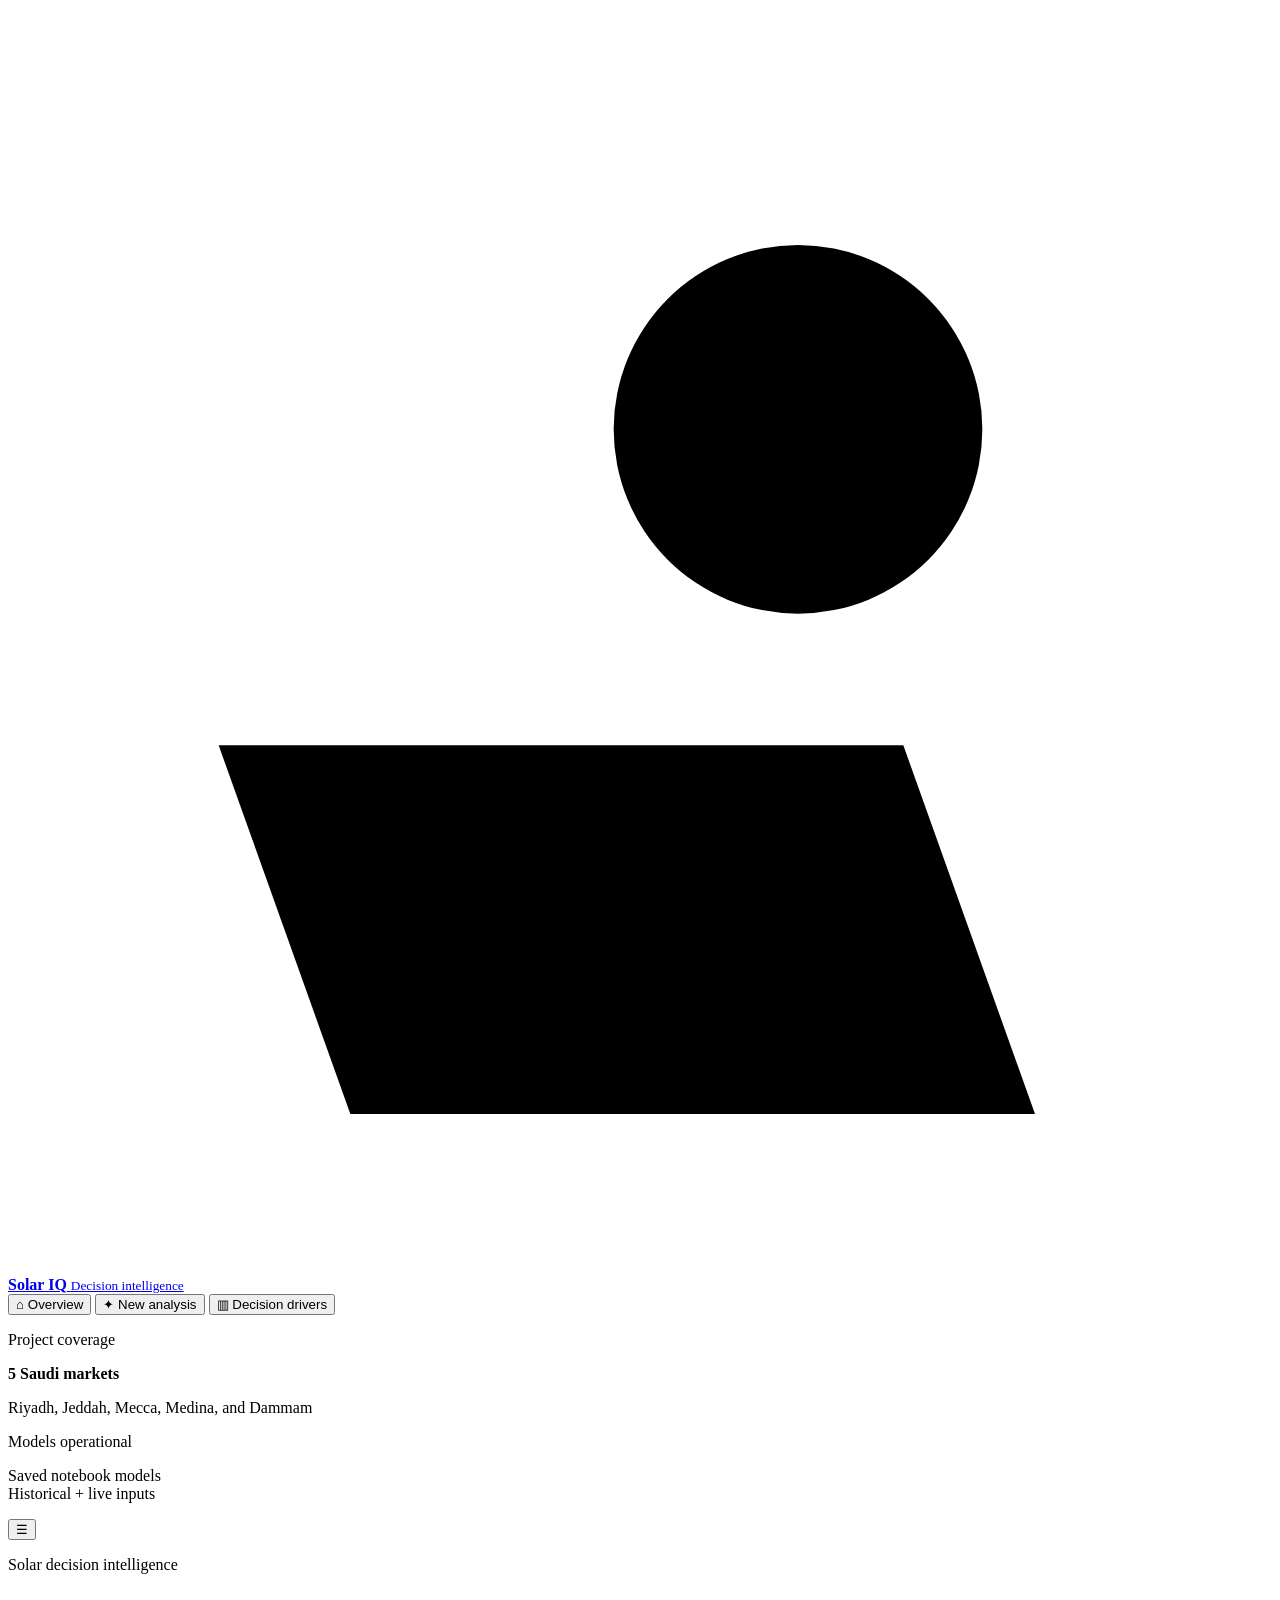
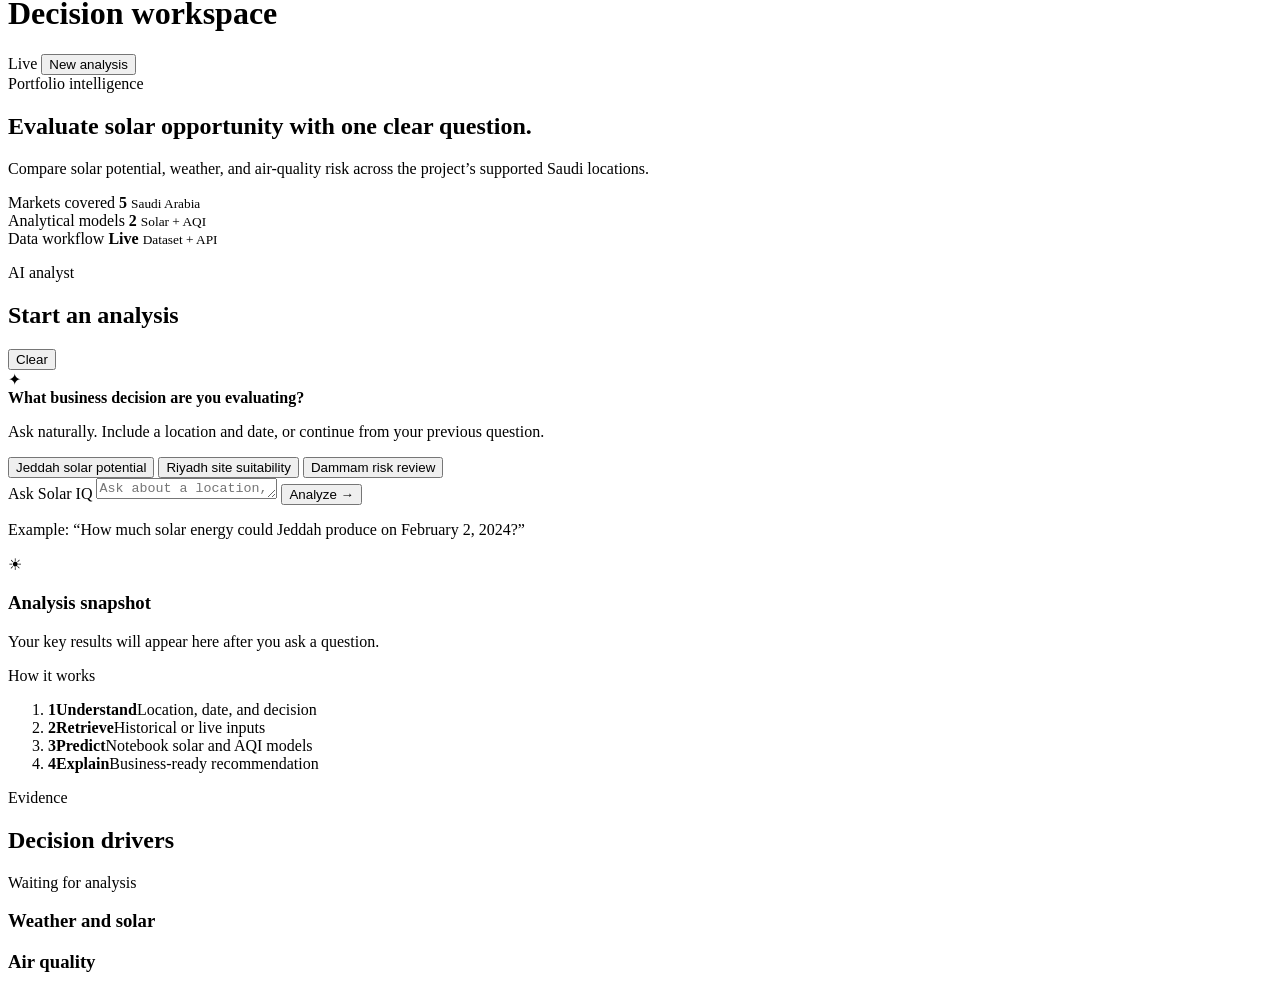
==== web_app/static/index.html @ ab31f73a "Deploy HTML RAG dashboard" ====
<!doctype html>
<html lang="en">
  <head>
    <meta charset="utf-8" />
    <meta name="viewport" content="width=device-width, initial-scale=1" />
    <meta
      name="description"
      content="Solar IQ business dashboard for solar generation, weather, air quality, and site suitability."
    />
    <title>Solar IQ | Decision workspace</title>
    <link rel="stylesheet" href="/styles.css" />
  </head>
  <body>
    <div class="app-shell">
      <aside class="sidebar">
        <a class="brand" href="/" aria-label="Solar IQ home">
          <span class="brand-mark" aria-hidden="true">
            <svg viewBox="0 0 48 48" role="img">
              <circle cx="30" cy="16" r="7"></circle>
              <path d="M8 28h26l5 14H13L8 28Z"></path>
              <path d="M14 28l3 14M24 28v14M34 28l-3 14M10 35h27"></path>
            </svg>
          </span>
          <span>
            <strong>Solar IQ</strong>
            <small>Decision intelligence</small>
          </span>
        </a>

        <nav class="nav-list" aria-label="Primary navigation">
          <button class="nav-item active" data-target="overview">
            <span aria-hidden="true">⌂</span> Overview
          </button>
          <button class="nav-item" data-target="analysis">
            <span aria-hidden="true">✦</span> New analysis
          </button>
          <button class="nav-item" data-target="drivers">
            <span aria-hidden="true">▥</span> Decision drivers
          </button>
        </nav>

        <div class="market-panel">
          <p class="eyebrow">Project coverage</p>
          <strong>5 Saudi markets</strong>
          <p>Riyadh, Jeddah, Mecca, Medina, and Dammam</p>
          <div class="status"><i></i> Models operational</div>
        </div>

        <p class="sidebar-foot">
          Saved notebook models<br />
          Historical + live inputs
        </p>
      </aside>

      <main class="workspace">
        <header class="topbar">
          <button class="menu-button" type="button" aria-label="Open navigation">☰</button>
          <div>
            <p class="eyebrow">Solar decision intelligence</p>
            <h1>Decision workspace</h1>
          </div>
          <div class="top-actions">
            <span class="live-pill"><i></i> Live</span>
            <button class="new-analysis" type="button">New analysis</button>
          </div>
        </header>

        <section class="intro panel" id="overview">
          <div>
            <span class="section-kicker">Portfolio intelligence</span>
            <h2>Evaluate solar opportunity with one clear question.</h2>
            <p>
              Compare solar potential, weather, and air-quality risk across the
              project’s supported Saudi locations.
            </p>
          </div>
          <div class="coverage-grid" aria-label="Project overview">
            <article>
              <span>Markets covered</span>
              <strong>5</strong>
              <small>Saudi Arabia</small>
            </article>
            <article>
              <span>Analytical models</span>
              <strong>2</strong>
              <small>Solar + AQI</small>
            </article>
            <article>
              <span>Data workflow</span>
              <strong>Live</strong>
              <small>Dataset + API</small>
            </article>
          </div>
        </section>

        <section class="analysis-layout" id="analysis">
          <div class="conversation panel">
            <div class="panel-heading">
              <div>
                <p class="eyebrow">AI analyst</p>
                <h2>Start an analysis</h2>
              </div>
              <button class="clear-button" type="button">Clear</button>
            </div>

            <div class="conversation-feed" aria-live="polite">
              <div class="welcome-message" id="welcomeMessage">
                <span class="assistant-avatar" aria-hidden="true">✦</span>
                <div>
                  <strong>What business decision are you evaluating?</strong>
                  <p>
                    Ask naturally. Include a location and date, or continue from
                    your previous question.
                  </p>
                </div>
              </div>
              <div id="messages"></div>
            </div>

            <div class="suggestions" aria-label="Suggested questions">
              <button type="button" data-question="Compare the solar potential in Jeddah on February 2, 2024.">
                Jeddah solar potential
              </button>
              <button type="button" data-question="Was Riyadh suitable for solar generation on 15 June 2024?">
                Riyadh site suitability
              </button>
              <button type="button" data-question="Review the weather and air quality in Dammam on 10 March 2024.">
                Dammam risk review
              </button>
            </div>

            <form class="composer" id="questionForm">
              <label class="sr-only" for="questionInput">Ask Solar IQ</label>
              <textarea
                id="questionInput"
                rows="1"
                placeholder="Ask about a location, date, solar potential, weather, or air quality…"
                required
              ></textarea>
              <button type="submit" aria-label="Run analysis">
                <span>Analyze</span>
                <b aria-hidden="true">→</b>
              </button>
            </form>
            <p class="composer-help">
              Example: “How much solar energy could Jeddah produce on February 2, 2024?”
            </p>
          </div>

          <aside class="insight-rail">
            <section class="panel snapshot" id="snapshot">
              <div class="empty-state">
                <span class="empty-icon" aria-hidden="true">☀</span>
                <h3>Analysis snapshot</h3>
                <p>Your key results will appear here after you ask a question.</p>
              </div>
            </section>

            <section class="panel workflow">
              <p class="eyebrow">How it works</p>
              <ol>
                <li><b>1</b><span><strong>Understand</strong>Location, date, and decision</span></li>
                <li><b>2</b><span><strong>Retrieve</strong>Historical or live inputs</span></li>
                <li><b>3</b><span><strong>Predict</strong>Notebook solar and AQI models</span></li>
                <li><b>4</b><span><strong>Explain</strong>Business-ready recommendation</span></li>
              </ol>
            </section>
          </aside>
        </section>

        <section class="drivers panel hidden" id="drivers">
          <div class="panel-heading">
            <div>
              <p class="eyebrow">Evidence</p>
              <h2>Decision drivers</h2>
            </div>
            <span id="sourceBadge" class="source-badge">Waiting for analysis</span>
          </div>
          <div class="driver-columns">
            <div>
              <h3>Weather and solar</h3>
              <div id="weatherDrivers" class="driver-list"></div>
            </div>
            <div>
              <h3>Air quality</h3>
              <div id="airDrivers" class="driver-list"></div>
            </div>
          </div>
        </section>
      </main>
    </div>

    <div class="toast" id="toast" role="status"></div>
    <script src="/app.js" defer></script>
  </body>
</html>
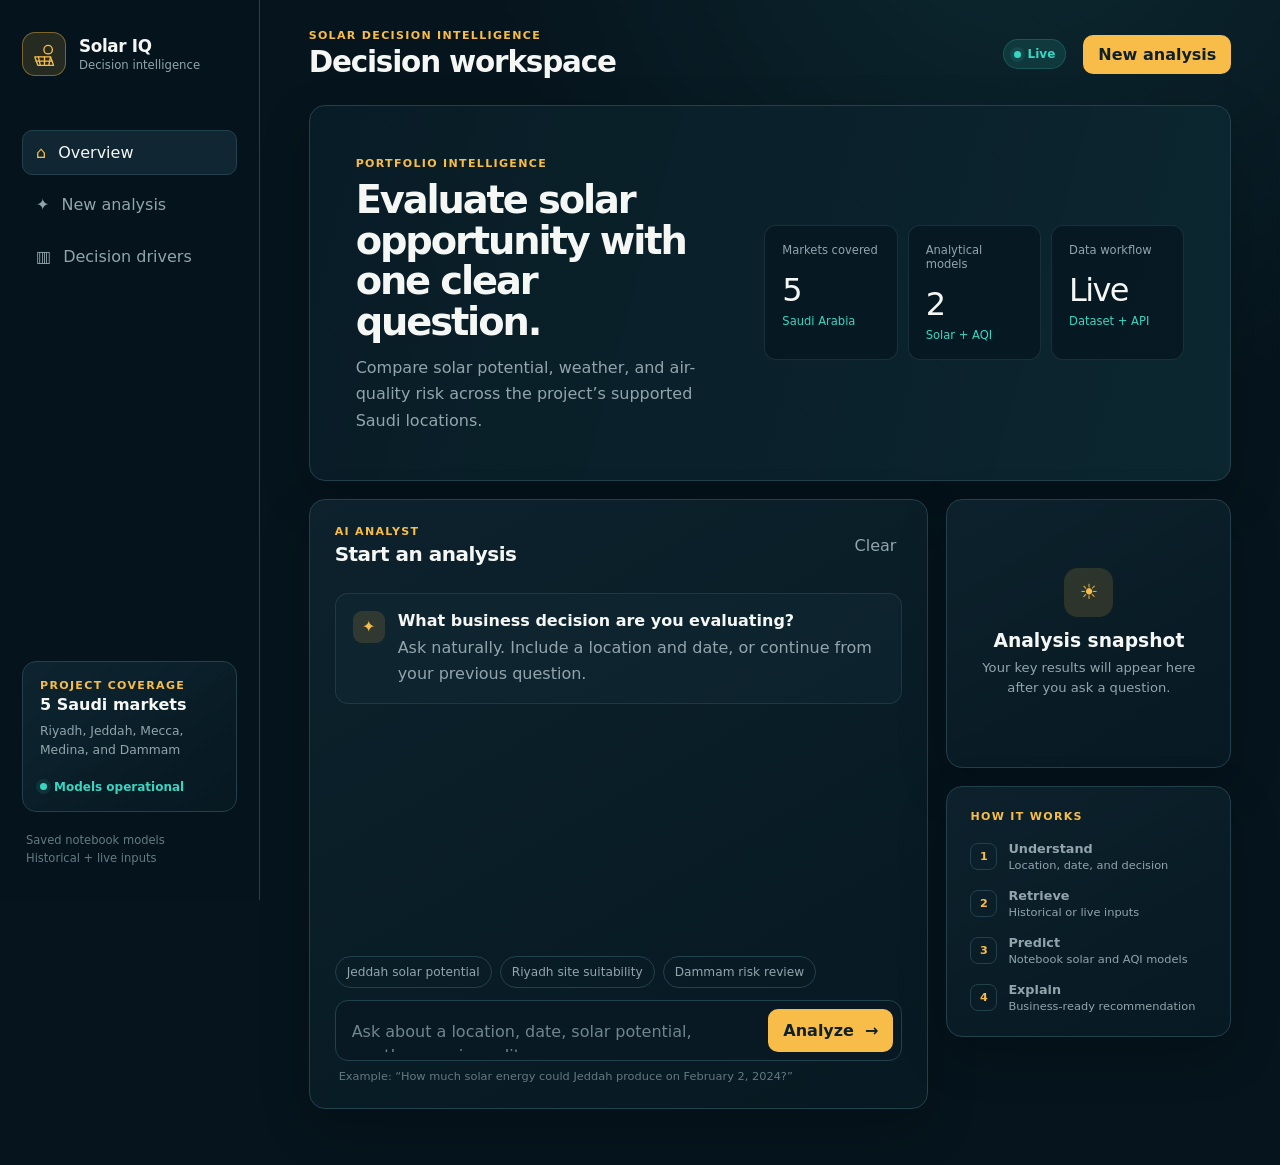
==== commit a7c3f6da: "Publish dashboard with GitHub Pages" ====
--- a/web_app/static/index.html
+++ b/web_app/static/index.html
@@ -8,7 +8,7 @@
       content="Solar IQ business dashboard for solar generation, weather, air quality, and site suitability."
     />
     <title>Solar IQ | Decision workspace</title>
-    <link rel="stylesheet" href="/styles.css" />
+    <link rel="stylesheet" href="./styles.css" />
   </head>
   <body>
     <div class="app-shell">
@@ -191,6 +191,6 @@
     </div>
 
     <div class="toast" id="toast" role="status"></div>
-    <script src="/app.js" defer></script>
+    <script src="./app.js" defer></script>
   </body>
 </html>
--- a/web_app/static/styles.css
+++ b/web_app/static/styles.css
@@ -0,0 +1,880 @@
+:root {
+  color-scheme: dark;
+  --canvas: #06141d;
+  --sidebar: #081923;
+  --panel: #0b1e29;
+  --panel-soft: #102733;
+  --line: #23404d;
+  --line-soft: rgba(142, 184, 196, 0.14);
+  --text: #f5f7f4;
+  --muted: #92a5ad;
+  --sun: #f7bd48;
+  --sun-soft: rgba(247, 189, 72, 0.14);
+  --teal: #39d6c2;
+  --teal-soft: rgba(57, 214, 194, 0.13);
+  --danger: #ff766f;
+  --shadow: 0 18px 50px rgba(0, 0, 0, 0.2);
+  font-family:
+    Inter, ui-sans-serif, system-ui, -apple-system, BlinkMacSystemFont, "Segoe UI",
+    sans-serif;
+}
+
+* {
+  box-sizing: border-box;
+}
+
+html {
+  scroll-behavior: smooth;
+}
+
+body {
+  min-width: 320px;
+  margin: 0;
+  color: var(--text);
+  background:
+    radial-gradient(circle at 80% -10%, rgba(37, 120, 123, 0.2), transparent 34rem),
+    var(--canvas);
+}
+
+button,
+textarea {
+  font: inherit;
+}
+
+button {
+  color: inherit;
+}
+
+.app-shell {
+  display: grid;
+  grid-template-columns: 260px minmax(0, 1fr);
+  min-height: 100vh;
+}
+
+.sidebar {
+  position: sticky;
+  top: 0;
+  display: flex;
+  flex-direction: column;
+  height: 100vh;
+  padding: 32px 22px;
+  border-right: 1px solid var(--line);
+  background: rgba(5, 20, 29, 0.92);
+  backdrop-filter: blur(18px);
+}
+
+.brand {
+  display: flex;
+  gap: 13px;
+  align-items: center;
+  color: inherit;
+  text-decoration: none;
+}
+
+.brand-mark {
+  display: grid;
+  width: 44px;
+  height: 44px;
+  place-items: center;
+  border: 1px solid rgba(247, 189, 72, 0.4);
+  border-radius: 13px;
+  background: var(--sun-soft);
+}
+
+.brand-mark svg {
+  width: 29px;
+  fill: none;
+  stroke: var(--sun);
+  stroke-linecap: round;
+  stroke-linejoin: round;
+  stroke-width: 2.2;
+}
+
+.brand strong,
+.brand small {
+  display: block;
+}
+
+.brand strong {
+  font-size: 1.05rem;
+  letter-spacing: -0.02em;
+}
+
+.brand small {
+  margin-top: 2px;
+  color: var(--muted);
+  font-size: 0.73rem;
+}
+
+.nav-list {
+  display: grid;
+  gap: 7px;
+  margin-top: 54px;
+}
+
+.nav-item {
+  display: flex;
+  gap: 12px;
+  align-items: center;
+  width: 100%;
+  padding: 12px 13px;
+  border: 1px solid transparent;
+  border-radius: 10px;
+  color: var(--muted);
+  background: transparent;
+  cursor: pointer;
+  text-align: left;
+  transition: 160ms ease;
+}
+
+.nav-item:hover,
+.nav-item.active {
+  border-color: var(--line);
+  color: var(--text);
+  background: var(--panel-soft);
+}
+
+.nav-item.active span {
+  color: var(--sun);
+}
+
+.market-panel {
+  margin-top: auto;
+  padding: 17px;
+  border: 1px solid var(--line);
+  border-radius: 14px;
+  background: linear-gradient(145deg, rgba(17, 45, 57, 0.7), rgba(7, 25, 34, 0.8));
+}
+
+.market-panel strong {
+  display: block;
+  margin-top: 3px;
+}
+
+.market-panel p:not(.eyebrow) {
+  margin: 8px 0 15px;
+  color: var(--muted);
+  font-size: 0.77rem;
+  line-height: 1.55;
+}
+
+.status,
+.live-pill {
+  display: inline-flex;
+  gap: 7px;
+  align-items: center;
+  color: var(--teal);
+  font-size: 0.75rem;
+  font-weight: 700;
+}
+
+.status i,
+.live-pill i {
+  width: 7px;
+  height: 7px;
+  border-radius: 50%;
+  background: var(--teal);
+  box-shadow: 0 0 0 4px rgba(57, 214, 194, 0.1);
+}
+
+.sidebar-foot {
+  margin: 20px 4px 0;
+  color: #657b84;
+  font-size: 0.72rem;
+  line-height: 1.55;
+}
+
+.workspace {
+  width: 100%;
+  max-width: 1580px;
+  margin: 0 auto;
+  padding: 29px clamp(22px, 3.8vw, 62px) 56px;
+}
+
+.topbar,
+.panel-heading {
+  display: flex;
+  align-items: center;
+  justify-content: space-between;
+}
+
+.topbar {
+  margin-bottom: 26px;
+}
+
+.topbar h1 {
+  margin: 3px 0 0;
+  font-size: clamp(1.65rem, 2.3vw, 2.15rem);
+  letter-spacing: -0.04em;
+}
+
+.eyebrow,
+.section-kicker {
+  margin: 0;
+  color: var(--sun);
+  font-size: 0.69rem;
+  font-weight: 800;
+  letter-spacing: 0.12em;
+  text-transform: uppercase;
+}
+
+.top-actions {
+  display: flex;
+  gap: 17px;
+  align-items: center;
+}
+
+.live-pill {
+  padding: 7px 10px;
+  border: 1px solid rgba(57, 214, 194, 0.2);
+  border-radius: 999px;
+  background: var(--teal-soft);
+}
+
+.new-analysis,
+.composer button {
+  border: 0;
+  border-radius: 10px;
+  color: #102027;
+  background: var(--sun);
+  cursor: pointer;
+  font-weight: 800;
+  transition:
+    transform 150ms ease,
+    filter 150ms ease;
+}
+
+.new-analysis {
+  padding: 10px 15px;
+}
+
+.new-analysis:hover,
+.composer button:hover {
+  filter: brightness(1.07);
+  transform: translateY(-1px);
+}
+
+.menu-button {
+  display: none;
+}
+
+.panel {
+  border: 1px solid var(--line);
+  border-radius: 16px;
+  background: linear-gradient(150deg, rgba(13, 34, 45, 0.96), rgba(7, 25, 34, 0.96));
+  box-shadow: var(--shadow);
+}
+
+.intro {
+  display: grid;
+  grid-template-columns: minmax(300px, 1.15fr) minmax(420px, 1fr);
+  gap: clamp(30px, 5vw, 80px);
+  align-items: center;
+  padding: clamp(26px, 4vw, 46px);
+  overflow: hidden;
+  background:
+    linear-gradient(105deg, rgba(8, 28, 38, 0.96), rgba(12, 39, 48, 0.9)),
+    var(--panel);
+}
+
+.intro h2 {
+  max-width: 720px;
+  margin: 9px 0 12px;
+  font-size: clamp(1.75rem, 3vw, 3rem);
+  line-height: 1.06;
+  letter-spacing: -0.055em;
+}
+
+.intro > div > p {
+  max-width: 660px;
+  margin: 0;
+  color: var(--muted);
+  line-height: 1.65;
+}
+
+.coverage-grid {
+  display: grid;
+  grid-template-columns: repeat(3, 1fr);
+  gap: 10px;
+}
+
+.coverage-grid article {
+  min-height: 130px;
+  padding: 17px;
+  border: 1px solid var(--line-soft);
+  border-radius: 12px;
+  background: rgba(5, 21, 30, 0.66);
+}
+
+.coverage-grid span,
+.coverage-grid small {
+  display: block;
+  color: var(--muted);
+  font-size: 0.72rem;
+}
+
+.coverage-grid strong {
+  display: block;
+  margin: 14px 0 5px;
+  font-size: clamp(1.5rem, 2.5vw, 2.35rem);
+  font-weight: 500;
+  letter-spacing: -0.05em;
+}
+
+.coverage-grid small {
+  color: var(--teal);
+}
+
+.analysis-layout {
+  display: grid;
+  grid-template-columns: minmax(0, 1.7fr) minmax(285px, 0.75fr);
+  gap: 18px;
+  margin-top: 18px;
+}
+
+.conversation {
+  display: flex;
+  min-height: 610px;
+  flex-direction: column;
+  padding: 25px;
+}
+
+.panel-heading h2 {
+  margin: 4px 0 0;
+  font-size: 1.25rem;
+  letter-spacing: -0.025em;
+}
+
+.clear-button {
+  border: 0;
+  color: var(--muted);
+  background: transparent;
+  cursor: pointer;
+}
+
+.clear-button:hover {
+  color: var(--text);
+}
+
+.conversation-feed {
+  flex: 1;
+  margin: 27px 0 18px;
+}
+
+.welcome-message,
+.message {
+  display: flex;
+  gap: 13px;
+}
+
+.welcome-message {
+  align-items: flex-start;
+  max-width: 570px;
+  padding: 17px;
+  border: 1px solid var(--line-soft);
+  border-radius: 13px;
+  background: rgba(18, 44, 55, 0.45);
+}
+
+.welcome-message p,
+.message p {
+  margin: 5px 0 0;
+  color: var(--muted);
+  line-height: 1.6;
+}
+
+.assistant-avatar {
+  display: grid;
+  width: 32px;
+  height: 32px;
+  flex: 0 0 32px;
+  place-items: center;
+  border-radius: 9px;
+  color: var(--sun);
+  background: var(--sun-soft);
+}
+
+.message {
+  margin-top: 19px;
+}
+
+.message.user {
+  justify-content: flex-end;
+}
+
+.message-bubble {
+  max-width: min(720px, 86%);
+  padding: 13px 16px;
+  border: 1px solid var(--line);
+  border-radius: 13px;
+  background: var(--panel-soft);
+}
+
+.message.user .message-bubble {
+  border-color: rgba(57, 214, 194, 0.2);
+  background: rgba(57, 214, 194, 0.1);
+}
+
+.message.assistant .message-bubble {
+  white-space: pre-line;
+}
+
+.message.error .message-bubble {
+  border-color: rgba(255, 118, 111, 0.28);
+  color: #ffc1bd;
+  background: rgba(255, 118, 111, 0.08);
+}
+
+.typing {
+  display: inline-flex;
+  gap: 5px;
+  padding: 16px;
+}
+
+.typing i {
+  width: 6px;
+  height: 6px;
+  border-radius: 50%;
+  background: var(--muted);
+  animation: pulse 1s infinite ease-in-out;
+}
+
+.typing i:nth-child(2) {
+  animation-delay: 120ms;
+}
+
+.typing i:nth-child(3) {
+  animation-delay: 240ms;
+}
+
+@keyframes pulse {
+  0%,
+  100% {
+    opacity: 0.3;
+    transform: translateY(0);
+  }
+  50% {
+    opacity: 1;
+    transform: translateY(-3px);
+  }
+}
+
+.suggestions {
+  display: flex;
+  gap: 8px;
+  margin: 0 0 12px;
+  overflow-x: auto;
+  scrollbar-width: thin;
+}
+
+.suggestions button {
+  flex: 0 0 auto;
+  padding: 8px 11px;
+  border: 1px solid var(--line);
+  border-radius: 999px;
+  color: var(--muted);
+  background: transparent;
+  cursor: pointer;
+  font-size: 0.76rem;
+}
+
+.suggestions button:hover {
+  border-color: rgba(247, 189, 72, 0.42);
+  color: var(--text);
+}
+
+.composer {
+  display: flex;
+  gap: 10px;
+  align-items: flex-end;
+  padding: 8px;
+  border: 1px solid var(--line);
+  border-radius: 13px;
+  background: #091923;
+  transition: border-color 160ms ease;
+}
+
+.composer:focus-within {
+  border-color: rgba(247, 189, 72, 0.55);
+}
+
+.composer textarea {
+  width: 100%;
+  max-height: 150px;
+  resize: none;
+  border: 0;
+  outline: 0;
+  color: var(--text);
+  background: transparent;
+  line-height: 1.5;
+  padding: 8px;
+}
+
+.composer textarea::placeholder {
+  color: #70858e;
+}
+
+.composer button {
+  display: flex;
+  gap: 11px;
+  align-items: center;
+  padding: 12px 15px;
+}
+
+.composer button:disabled {
+  cursor: wait;
+  filter: grayscale(0.5);
+  opacity: 0.6;
+}
+
+.composer-help {
+  margin: 8px 4px 0;
+  color: #637982;
+  font-size: 0.71rem;
+}
+
+.insight-rail {
+  display: grid;
+  gap: 18px;
+  align-content: start;
+}
+
+.snapshot,
+.workflow {
+  padding: 23px;
+}
+
+.empty-state {
+  padding: 45px 10px;
+  color: var(--muted);
+  text-align: center;
+}
+
+.empty-icon {
+  display: grid;
+  width: 49px;
+  height: 49px;
+  margin: 0 auto 13px;
+  place-items: center;
+  border-radius: 14px;
+  color: var(--sun);
+  background: var(--sun-soft);
+  font-size: 1.3rem;
+}
+
+.empty-state h3 {
+  margin: 0;
+  color: var(--text);
+}
+
+.empty-state p {
+  margin: 7px auto 0;
+  max-width: 240px;
+  font-size: 0.82rem;
+  line-height: 1.55;
+}
+
+.result-header {
+  padding-bottom: 16px;
+  border-bottom: 1px solid var(--line-soft);
+}
+
+.result-header span {
+  color: var(--muted);
+  font-size: 0.75rem;
+}
+
+.result-header h3 {
+  margin: 5px 0 0;
+}
+
+.metric-stack {
+  display: grid;
+  gap: 10px;
+  margin-top: 15px;
+}
+
+.result-metric {
+  padding: 14px;
+  border: 1px solid var(--line-soft);
+  border-radius: 11px;
+  background: rgba(5, 21, 30, 0.52);
+}
+
+.result-metric span,
+.result-metric small {
+  display: block;
+  color: var(--muted);
+  font-size: 0.7rem;
+}
+
+.result-metric strong {
+  display: block;
+  margin: 5px 0 2px;
+  font-size: 1.45rem;
+  font-weight: 500;
+  letter-spacing: -0.035em;
+}
+
+.result-metric small {
+  color: var(--teal);
+}
+
+.risk-good {
+  color: var(--teal);
+}
+
+.risk-moderate {
+  color: var(--sun);
+}
+
+.risk-high {
+  color: var(--danger);
+}
+
+.workflow ol {
+  display: grid;
+  gap: 16px;
+  padding: 0;
+  margin: 18px 0 0;
+  list-style: none;
+}
+
+.workflow li {
+  display: flex;
+  gap: 11px;
+  align-items: center;
+}
+
+.workflow li b {
+  display: grid;
+  width: 27px;
+  height: 27px;
+  flex: 0 0 27px;
+  place-items: center;
+  border: 1px solid var(--line);
+  border-radius: 8px;
+  color: var(--sun);
+  font-size: 0.7rem;
+}
+
+.workflow li span,
+.workflow li strong {
+  display: block;
+}
+
+.workflow li strong {
+  margin-bottom: 2px;
+  font-size: 0.8rem;
+}
+
+.workflow li span {
+  color: var(--muted);
+  font-size: 0.71rem;
+}
+
+.drivers {
+  margin-top: 18px;
+  padding: 26px;
+}
+
+.drivers.hidden {
+  display: none;
+}
+
+.source-badge {
+  padding: 7px 10px;
+  border: 1px solid rgba(57, 214, 194, 0.2);
+  border-radius: 999px;
+  color: var(--teal);
+  background: var(--teal-soft);
+  font-size: 0.72rem;
+}
+
+.driver-columns {
+  display: grid;
+  grid-template-columns: repeat(2, minmax(0, 1fr));
+  gap: 26px;
+  margin-top: 24px;
+}
+
+.driver-columns h3 {
+  margin: 0 0 12px;
+  font-size: 0.93rem;
+}
+
+.driver-list {
+  display: grid;
+  grid-template-columns: repeat(2, minmax(0, 1fr));
+  gap: 8px;
+}
+
+.driver-item {
+  padding: 12px;
+  border: 1px solid var(--line-soft);
+  border-radius: 10px;
+  background: rgba(5, 21, 30, 0.45);
+}
+
+.driver-item span,
+.driver-item strong {
+  display: block;
+}
+
+.driver-item span {
+  color: var(--muted);
+  font-size: 0.7rem;
+}
+
+.driver-item strong {
+  margin-top: 5px;
+  font-size: 0.9rem;
+  font-weight: 600;
+}
+
+.toast {
+  position: fixed;
+  right: 24px;
+  bottom: 24px;
+  z-index: 20;
+  max-width: 360px;
+  padding: 12px 15px;
+  border: 1px solid var(--line);
+  border-radius: 10px;
+  color: var(--text);
+  background: var(--panel-soft);
+  box-shadow: var(--shadow);
+  opacity: 0;
+  pointer-events: none;
+  transform: translateY(12px);
+  transition: 180ms ease;
+}
+
+.toast.show {
+  opacity: 1;
+  transform: translateY(0);
+}
+
+.sr-only {
+  position: absolute;
+  width: 1px;
+  height: 1px;
+  padding: 0;
+  margin: -1px;
+  overflow: hidden;
+  clip: rect(0, 0, 0, 0);
+  white-space: nowrap;
+  border: 0;
+}
+
+@media (max-width: 1080px) {
+  .app-shell {
+    grid-template-columns: 220px minmax(0, 1fr);
+  }
+
+  .intro {
+    grid-template-columns: 1fr;
+  }
+
+  .analysis-layout {
+    grid-template-columns: 1fr;
+  }
+
+  .insight-rail {
+    grid-template-columns: repeat(2, minmax(0, 1fr));
+  }
+}
+
+@media (max-width: 760px) {
+  .app-shell {
+    display: block;
+  }
+
+  .sidebar {
+    position: fixed;
+    z-index: 30;
+    width: 260px;
+    transform: translateX(-102%);
+    transition: transform 180ms ease;
+  }
+
+  body.menu-open .sidebar {
+    transform: translateX(0);
+  }
+
+  .workspace {
+    padding: 20px 15px 40px;
+  }
+
+  .menu-button {
+    display: inline-grid;
+    width: 39px;
+    height: 39px;
+    place-items: center;
+    border: 1px solid var(--line);
+    border-radius: 9px;
+    color: var(--text);
+    background: var(--panel-soft);
+  }
+
+  .topbar {
+    gap: 12px;
+  }
+
+  .topbar > div:nth-child(2) {
+    margin-right: auto;
+  }
+
+  .topbar h1 {
+    font-size: 1.45rem;
+  }
+
+  .top-actions .live-pill {
+    display: none;
+  }
+
+  .new-analysis {
+    padding: 9px 11px;
+    font-size: 0.75rem;
+  }
+
+  .intro {
+    padding: 25px 20px;
+  }
+
+  .coverage-grid {
+    grid-template-columns: 1fr;
+  }
+
+  .coverage-grid article {
+    min-height: auto;
+  }
+
+  .coverage-grid strong {
+    margin: 8px 0 4px;
+  }
+
+  .conversation {
+    min-height: 640px;
+    padding: 19px;
+  }
+
+  .insight-rail,
+  .driver-columns {
+    grid-template-columns: 1fr;
+  }
+
+  .composer button span {
+    display: none;
+  }
+
+  .composer-help {
+    display: none;
+  }
+}
+
+@media (max-width: 430px) {
+  .driver-list {
+    grid-template-columns: 1fr;
+  }
+}
